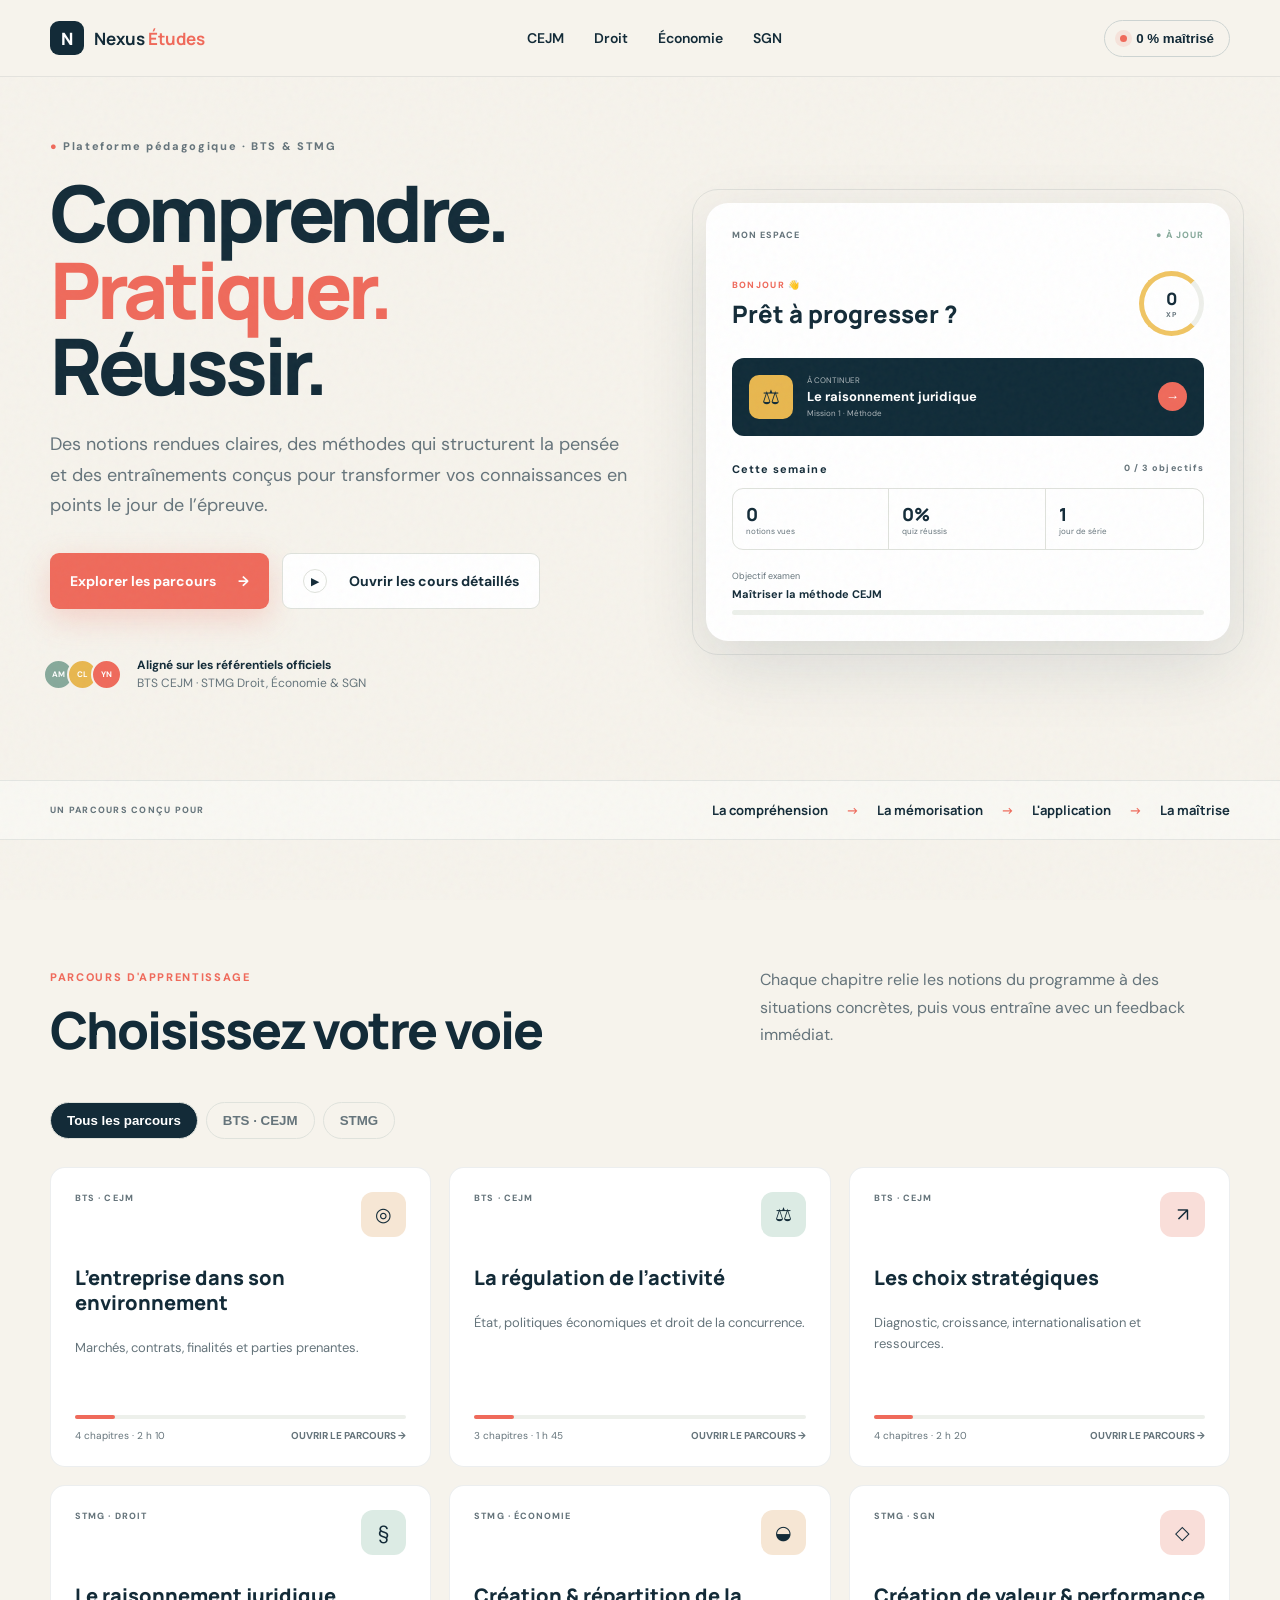
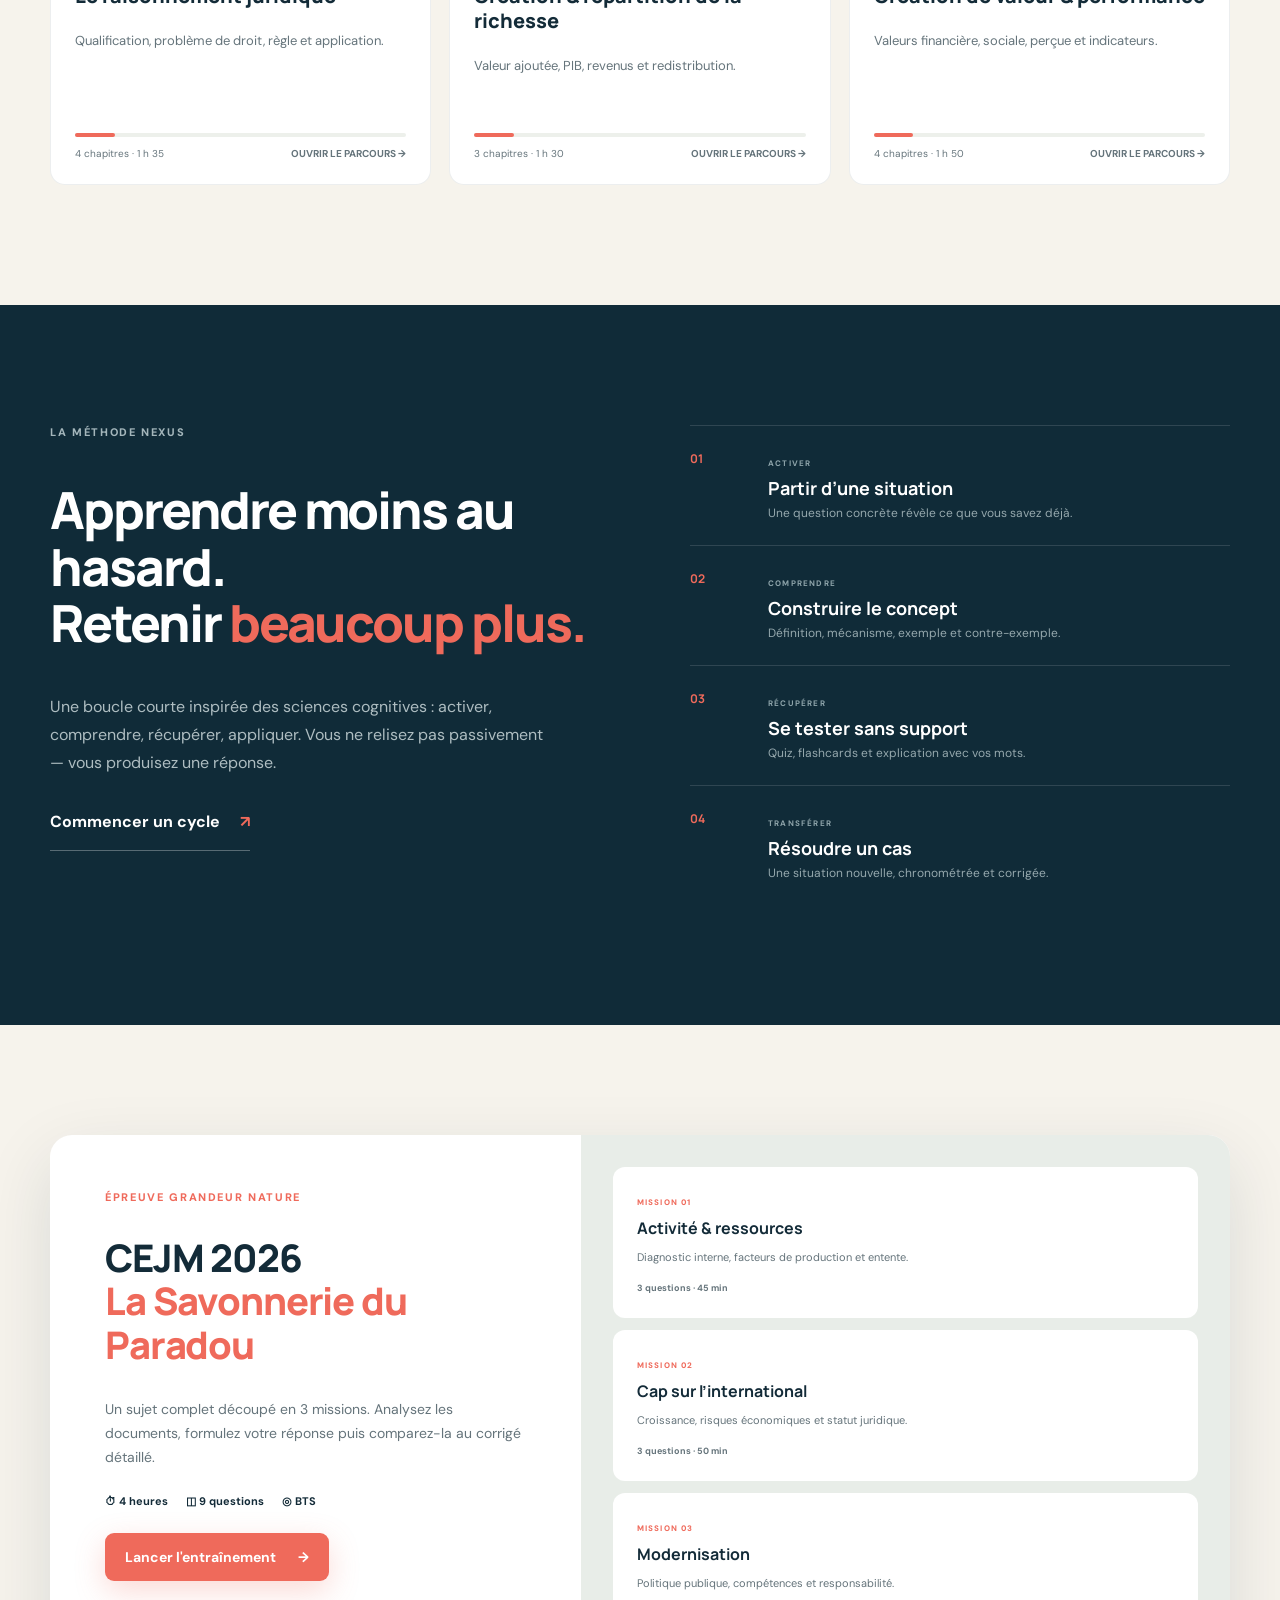
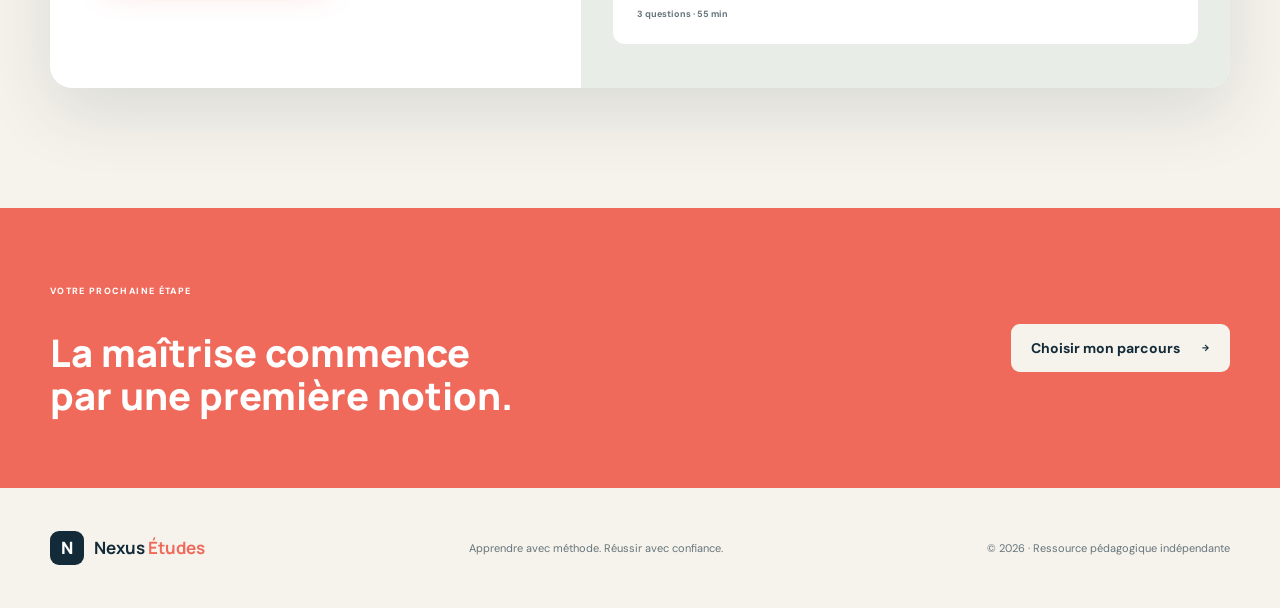
==== index.html @ 29708754 "Initial commit — Nexus Études Site pédagogique statique BTS CEJM & STMG avec : - 4 disciplines (CEJM" ====
<!doctype html>
<html lang="fr">
  <head>
    <meta charset="UTF-8" />
    <meta name="viewport" content="width=device-width, initial-scale=1.0" />
    <meta name="description" content="Nexus Études — cours, méthodes et entraînements en CEJM et STMG." />
    <title>Nexus Études — Réussir en BTS & STMG</title>
    <link rel="icon" href="favicon.svg" type="image/svg+xml" />
    <link rel="preconnect" href="https://fonts.googleapis.com" />
    <link rel="preconnect" href="https://fonts.gstatic.com" crossorigin />
    <link
      href="https://fonts.googleapis.com/css2?family=DM+Sans:wght@400;500;600;700&family=Manrope:wght@600;700;800&display=swap"
      rel="stylesheet"
    />
    <link rel="stylesheet" href="styles.css" />
    <style>
      a.course-card {
        text-decoration: none;
        color: var(--ink);
      }
    </style>
  </head>
  <body>
    <div class="grain" aria-hidden="true"></div>
    <header class="nav-wrap">
      <nav class="nav container" aria-label="Navigation principale">
        <a class="brand" href="#accueil" aria-label="Nexus Études, accueil"
          ><span class="brand-mark">N</span><span>Nexus <em>Études</em></span></a
        >
        <div class="nav-links">
          <a href="cejm.html">CEJM</a><a href="droit.html">Droit</a><a href="economie.html">Économie</a
          ><a href="sgn.html">SGN</a>
        </div>
        <button class="progress-pill" id="progressButton">
          <span class="pulse"></span><span id="navProgress">0 % maîtrisé</span>
        </button>
        <button class="menu-button" id="menuButton" aria-label="Ouvrir le menu">☰</button>
      </nav>
    </header>

    <main>
      <section class="hero container" id="accueil">
        <div class="hero-copy">
          <div class="eyebrow"><span>●</span> Plateforme pédagogique · BTS & STMG</div>
          <h1>Comprendre.<br /><span>Pratiquer.</span> Réussir.</h1>
          <p>
            Des notions rendues claires, des méthodes qui structurent la pensée et des entraînements conçus pour
            transformer vos connaissances en points le jour de l’épreuve.
          </p>
          <div class="hero-actions">
            <a class="button primary" href="#parcours">Explorer les parcours <span>→</span></a>
            <a class="button ghost" href="cejm.html"><span class="play">▶</span> Ouvrir les cours détaillés</a>
          </div>
          <div class="hero-proof">
            <div class="avatars"><span>AM</span><span>CL</span><span>YN</span></div>
            <p><strong>Aligné sur les référentiels officiels</strong><br />BTS CEJM · STMG Droit, Économie & SGN</p>
          </div>
        </div>
        <div class="hero-dashboard">
          <div class="dashboard-top"><span>MON ESPACE</span><span class="live-dot">● À JOUR</span></div>
          <div class="welcome">
            <div>
              <small>BONJOUR 👋</small>
              <h2>Prêt à progresser ?</h2>
            </div>
            <div class="level-ring"><strong id="heroScore">0</strong><small>XP</small></div>
          </div>
          <div class="continue-card">
            <div class="course-icon amber">⚖</div>
            <div>
              <small>À CONTINUER</small><strong>Le raisonnement juridique</strong><span>Mission 1 · Méthode</span>
            </div>
            <button onclick="location.href = 'droit.html'" aria-label="Continuer vers le cours de droit">→</button>
          </div>
          <div class="week-head"><strong>Cette semaine</strong><span id="weekCount">0 / 3 objectifs</span></div>
          <div class="week-grid">
            <div><b id="lessonsStat">0</b><span>notions vues</span></div>
            <div><b id="quizStat">0%</b><span>quiz réussis</span></div>
            <div><b id="streakStat">1</b><span>jour de série</span></div>
          </div>
          <div class="mini-goal">
            <span>Objectif examen</span><strong>Maîtriser la méthode CEJM</strong>
            <div class="progress-line"><i id="goalBar"></i></div>
          </div>
        </div>
      </section>

      <section class="trust-strip">
        <div class="container">
          <span>UN PARCOURS CONÇU POUR</span>
          <div>La compréhension <b>→</b> La mémorisation <b>→</b> L'application <b>→</b> La maîtrise</div>
        </div>
      </section>

      <section class="section container" id="parcours">
        <div class="section-heading reveal">
          <div>
            <div class="eyebrow coral">PARCOURS D'APPRENTISSAGE</div>
            <h2>Choisissez votre voie</h2>
          </div>
          <p>
            Chaque chapitre relie les notions du programme à des situations concrètes, puis vous entraîne avec un
            feedback immédiat.
          </p>
        </div>
        <div class="filters" role="tablist">
          <button class="active" data-filter="all">Tous les parcours</button
          ><button data-filter="bts">BTS · CEJM</button><button data-filter="stmg">STMG</button>
        </div>
        <div class="course-grid" id="courseGrid"></div>
      </section>

      <section class="method-section" id="methode">
        <div class="container method-grid">
          <div class="method-copy reveal">
            <div class="eyebrow light">LA MÉTHODE NEXUS</div>
            <h2>Apprendre moins au hasard.<br />Retenir <span>beaucoup plus.</span></h2>
            <p>
              Une boucle courte inspirée des sciences cognitives : activer, comprendre, récupérer, appliquer. Vous ne
              relisez pas passivement — vous produisez une réponse.
            </p>
            <a href="#parcours" class="text-link">Commencer un cycle <span>↗</span></a>
          </div>
          <div class="steps reveal delay">
            <article>
              <b>01</b>
              <div>
                <span>ACTIVER</span>
                <h3>Partir d’une situation</h3>
                <p>Une question concrète révèle ce que vous savez déjà.</p>
              </div>
            </article>
            <article>
              <b>02</b>
              <div>
                <span>COMPRENDRE</span>
                <h3>Construire le concept</h3>
                <p>Définition, mécanisme, exemple et contre-exemple.</p>
              </div>
            </article>
            <article>
              <b>03</b>
              <div>
                <span>RÉCUPÉRER</span>
                <h3>Se tester sans support</h3>
                <p>Quiz, flashcards et explication avec vos mots.</p>
              </div>
            </article>
            <article>
              <b>04</b>
              <div>
                <span>TRANSFÉRER</span>
                <h3>Résoudre un cas</h3>
                <p>Une situation nouvelle, chronométrée et corrigée.</p>
              </div>
            </article>
          </div>
        </div>
      </section>

      <section class="section exam container" id="sujet">
        <div class="exam-card reveal">
          <div class="exam-intro">
            <div class="eyebrow coral">ÉPREUVE GRANDEUR NATURE</div>
            <h2>CEJM 2026<br /><span>La Savonnerie du Paradou</span></h2>
            <p>
              Un sujet complet découpé en 3 missions. Analysez les documents, formulez votre réponse puis comparez-la au
              corrigé détaillé.
            </p>
            <div class="exam-meta"><span>⏱ 4 heures</span><span>◫ 9 questions</span><span>◎ BTS</span></div>
            <button class="button primary" id="startExam">Lancer l'entraînement <span>→</span></button>
          </div>
          <div class="mission-list">
            <article>
              <span>MISSION 01</span>
              <h3>Activité & ressources</h3>
              <p>Diagnostic interne, facteurs de production et entente.</p>
              <b>3 questions · 45 min</b>
            </article>
            <article>
              <span>MISSION 02</span>
              <h3>Cap sur l’international</h3>
              <p>Croissance, risques économiques et statut juridique.</p>
              <b>3 questions · 50 min</b>
            </article>
            <article>
              <span>MISSION 03</span>
              <h3>Modernisation</h3>
              <p>Politique publique, compétences et responsabilité.</p>
              <b>3 questions · 55 min</b>
            </article>
          </div>
        </div>
      </section>

      <section class="cta">
        <div class="container">
          <div>
            <span>VOTRE PROCHAINE ÉTAPE</span>
            <h2>La maîtrise commence<br />par une première notion.</h2>
          </div>
          <a href="#parcours" class="button ivory">Choisir mon parcours <span>→</span></a>
        </div>
      </section>
    </main>

    <footer class="container">
      <a class="brand" href="#accueil"
        ><span class="brand-mark">N</span><span>Nexus <em>Études</em></span></a
      >
      <p>Apprendre avec méthode. Réussir avec confiance.</p>
      <span>© 2026 · Ressource pédagogique indépendante</span>
    </footer>

    <div class="modal" id="courseModal" aria-hidden="true">
      <div class="modal-backdrop" data-close></div>
      <div class="modal-panel" role="dialog" aria-modal="true" aria-labelledby="modalTitle">
        <button class="modal-close" data-close aria-label="Fermer">×</button>
        <div id="courseContent"></div>
      </div>
    </div>
    <div class="toast" id="toast" role="status"></div>
    <script src="app.js"></script>
  </body>
</html>
---- styles.css ----
:root {
  --ink: #132b38;
  --navy: #102b38;
  --paper: #f6f3ec;
  --white: #fff;
  --coral: #ef6a5b;
  --amber: #e8b74f;
  --sage: #87a99b;
  --muted: #65747b;
  --line: #dfe2dc;
  --shadow: 0 24px 70px rgba(16, 43, 56, 0.12);
}
* {
  box-sizing: border-box;
}
html {
  scroll-behavior: smooth;
}
body {
  margin: 0;
  background: var(--paper);
  color: var(--ink);
  font-family: 'DM Sans', sans-serif;
  -webkit-font-smoothing: antialiased;
}
.grain {
  position: fixed;
  inset: 0;
  pointer-events: none;
  opacity: 0.035;
  z-index: 9;
  background-image: url("data:image/svg+xml,%3Csvg viewBox='0 0 180 180' xmlns='http://www.w3.org/2000/svg'%3E%3Cfilter id='n'%3E%3CfeTurbulence type='fractalNoise' baseFrequency='.9' numOctaves='3' stitchTiles='stitch'/%3E%3C/filter%3E%3Crect width='100%25' height='100%25' filter='url(%23n)'/%3E%3C/svg%3E");
}
.container {
  width: min(1180px, calc(100% - 44px));
  margin: auto;
}
.nav-wrap {
  position: sticky;
  top: 0;
  z-index: 20;
  background: rgba(246, 243, 236, 0.88);
  border-bottom: 1px solid rgba(19, 43, 56, 0.08);
  backdrop-filter: blur(18px);
}
.nav {
  height: 76px;
  display: flex;
  align-items: center;
  gap: 42px;
}
.brand {
  display: flex;
  align-items: center;
  gap: 10px;
  text-decoration: none;
  color: var(--ink);
  font: 700 17px Manrope;
}
.brand em {
  color: var(--coral);
  font-style: normal;
}
.brand-mark {
  width: 34px;
  height: 34px;
  display: grid;
  place-items: center;
  border-radius: 9px;
  background: var(--ink);
  color: white;
  font-weight: 800;
}
.nav-links {
  display: flex;
  gap: 30px;
  margin: auto;
}
.nav-links a {
  color: var(--ink);
  text-decoration: none;
  font-size: 14px;
  font-weight: 600;
}
.progress-pill {
  border: 1px solid #ccd3d1;
  border-radius: 30px;
  background: transparent;
  padding: 10px 15px;
  display: flex;
  gap: 9px;
  align-items: center;
  font-weight: 600;
  color: var(--ink);
}
.pulse {
  width: 7px;
  height: 7px;
  background: var(--coral);
  border-radius: 50%;
  box-shadow: 0 0 0 5px rgba(239, 106, 91, 0.12);
}
.menu-button {
  display: none;
  border: 0;
  background: none;
  font-size: 24px;
}
.hero {
  min-height: 690px;
  display: grid;
  grid-template-columns: 1.05fr 0.95fr;
  gap: 76px;
  align-items: center;
  padding-top: 62px;
  padding-bottom: 76px;
}
.eyebrow {
  font-size: 11px;
  letter-spacing: 0.15em;
  font-weight: 800;
  color: var(--muted);
}
.eyebrow span {
  color: var(--coral);
}
.eyebrow.coral {
  color: var(--coral);
}
.hero h1 {
  font: 800 clamp(48px, 6.1vw, 82px)/0.98 Manrope;
  margin: 21px 0 25px;
  letter-spacing: -0.055em;
}
.hero h1 span,
.method-copy h2 span,
.exam-intro h2 span {
  color: var(--coral);
}
.hero-copy > p {
  font-size: 18px;
  line-height: 1.72;
  max-width: 600px;
  color: var(--muted);
}
.hero-actions {
  display: flex;
  gap: 13px;
  margin: 32px 0;
}
.button {
  border: 0;
  border-radius: 9px;
  padding: 15px 20px;
  text-decoration: none;
  font: 700 14px 'DM Sans';
  display: inline-flex;
  align-items: center;
  justify-content: center;
  gap: 22px;
  cursor: pointer;
}
.button.primary {
  background: var(--coral);
  color: white;
  box-shadow: 0 10px 30px rgba(239, 106, 91, 0.25);
}
.button.ghost {
  background: white;
  color: var(--ink);
  border: 1px solid var(--line);
}
.play {
  font-size: 10px;
  border: 1px solid var(--line);
  border-radius: 50%;
  width: 24px;
  height: 24px;
  display: grid;
  place-items: center;
}
.hero-proof {
  display: flex;
  align-items: center;
  gap: 15px;
  margin-top: 35px;
}
.hero-proof p {
  font-size: 12px;
  line-height: 1.5;
  color: var(--muted);
}
.hero-proof strong {
  color: var(--ink);
}
.avatars {
  display: flex;
}
.avatars span {
  width: 31px;
  height: 31px;
  border-radius: 50%;
  display: grid;
  place-items: center;
  background: var(--sage);
  border: 2px solid var(--paper);
  margin-left: -7px;
  color: white;
  font-size: 8px;
  font-weight: 700;
}
.avatars span:nth-child(2) {
  background: var(--amber);
}
.avatars span:nth-child(3) {
  background: var(--coral);
}
.hero-dashboard {
  background: white;
  border-radius: 22px;
  padding: 26px;
  box-shadow: var(--shadow);
  position: relative;
}
.hero-dashboard:before {
  content: '';
  position: absolute;
  inset: -14px -14px -14px -14px;
  border: 1px solid rgba(19, 43, 56, 0.09);
  border-radius: 26px;
  z-index: -1;
}
.dashboard-top,
.week-head {
  display: flex;
  justify-content: space-between;
  font-size: 9px;
  font-weight: 800;
  letter-spacing: 0.12em;
  color: var(--muted);
}
.live-dot {
  color: var(--sage);
}
.welcome {
  display: flex;
  align-items: center;
  justify-content: space-between;
  margin: 30px 0 22px;
}
.welcome small {
  color: var(--coral);
  font-size: 9px;
  font-weight: 800;
  letter-spacing: 0.15em;
}
.welcome h2 {
  font: 800 24px Manrope;
  margin: 4px 0;
}
.level-ring {
  border: 5px solid #f0c563;
  border-right-color: #eef0eb;
  width: 65px;
  height: 65px;
  border-radius: 50%;
  display: grid;
  place-content: center;
  text-align: center;
}
.level-ring strong {
  font: 800 17px Manrope;
}
.level-ring small {
  font-size: 7px;
  color: var(--muted);
}
.continue-card {
  background: var(--navy);
  border-radius: 12px;
  padding: 17px;
  display: grid;
  grid-template-columns: auto 1fr auto;
  gap: 14px;
  align-items: center;
  color: white;
}
.course-icon {
  width: 44px;
  height: 44px;
  border-radius: 10px;
  display: grid;
  place-items: center;
  font-size: 20px;
}
.course-icon.amber {
  background: var(--amber);
  color: var(--navy);
}
.continue-card small,
.continue-card span {
  display: block;
  font-size: 8px;
  opacity: 0.65;
}
.continue-card strong {
  font-size: 13px;
  display: block;
  margin: 3px 0;
}
.continue-card button {
  border: 0;
  border-radius: 50%;
  width: 29px;
  height: 29px;
  background: var(--coral);
  color: white;
}
.week-head {
  margin: 26px 0 12px;
}
.week-head strong {
  color: var(--ink);
  font-size: 11px;
}
.week-grid {
  display: grid;
  grid-template-columns: repeat(3, 1fr);
  border: 1px solid var(--line);
  border-radius: 11px;
}
.week-grid div {
  padding: 13px;
  border-right: 1px solid var(--line);
}
.week-grid div:last-child {
  border: 0;
}
.week-grid b,
.week-grid span {
  display: block;
}
.week-grid b {
  font: 800 18px Manrope;
}
.week-grid span {
  font-size: 8px;
  color: var(--muted);
}
.mini-goal {
  margin-top: 20px;
  font-size: 9px;
  color: var(--muted);
}
.mini-goal strong {
  display: block;
  color: var(--ink);
  margin: 5px 0 9px;
  font-size: 11px;
}
.progress-line {
  height: 5px;
  background: #edf0eb;
  border-radius: 4px;
  overflow: hidden;
}
.progress-line i {
  display: block;
  height: 100%;
  width: 0;
  background: var(--coral);
  transition: 0.5s;
}
.trust-strip {
  border-block: 1px solid rgba(19, 43, 56, 0.09);
  padding: 20px 0;
  background: rgba(255, 255, 255, 0.35);
}
.trust-strip .container {
  display: flex;
  justify-content: space-between;
  align-items: center;
}
.trust-strip span {
  font-size: 9px;
  font-weight: 800;
  letter-spacing: 0.14em;
  color: var(--muted);
}
.trust-strip div div {
  font: 700 13px Manrope;
}
.trust-strip b {
  color: var(--coral);
  margin: 0 15px;
}
.section {
  padding-top: 110px;
  padding-bottom: 120px;
}
.section-heading {
  display: flex;
  justify-content: space-between;
  align-items: end;
  margin-bottom: 38px;
}
.section-heading h2 {
  font: 800 clamp(34px, 4vw, 52px) Manrope;
  letter-spacing: -0.04em;
  margin: 10px 0 0;
}
.section-heading p {
  max-width: 470px;
  color: var(--muted);
  line-height: 1.7;
}
.filters {
  display: flex;
  gap: 8px;
  margin-bottom: 28px;
}
.filters button {
  padding: 10px 16px;
  border: 1px solid var(--line);
  background: transparent;
  border-radius: 30px;
  color: var(--muted);
  font-weight: 700;
}
.filters button.active {
  background: var(--ink);
  color: white;
}
.course-grid {
  display: grid;
  grid-template-columns: repeat(3, 1fr);
  gap: 18px;
}
.course-card {
  background: white;
  border: 1px solid rgba(19, 43, 56, 0.08);
  border-radius: 15px;
  padding: 24px;
  min-height: 300px;
  display: flex;
  flex-direction: column;
  transition: 0.3s;
  cursor: pointer;
}
.course-card:hover {
  transform: translateY(-6px);
  box-shadow: 0 20px 45px rgba(16, 43, 56, 0.1);
}
.course-card .top {
  display: flex;
  justify-content: space-between;
  align-items: start;
}
.course-card .tag {
  font-size: 9px;
  font-weight: 800;
  letter-spacing: 0.12em;
  color: var(--muted);
}
.course-card .round {
  width: 45px;
  height: 45px;
  border-radius: 12px;
  background: #f6e6d4;
  display: grid;
  place-items: center;
  font-size: 19px;
}
.course-card:nth-child(2n) .round {
  background: #dcebe4;
}
.course-card:nth-child(3n) .round {
  background: #f9ded9;
}
.course-card h3 {
  font: 800 20px/1.25 Manrope;
  margin: 28px 0 10px;
}
.course-card p {
  font-size: 13px;
  line-height: 1.6;
  color: var(--muted);
}
.card-bottom {
  margin-top: auto;
}
.card-progress {
  height: 4px;
  background: #edf0eb;
  border-radius: 4px;
  margin: 15px 0 10px;
}
.card-progress i {
  display: block;
  height: 100%;
  background: var(--coral);
  border-radius: 4px;
}
.card-meta {
  display: flex;
  justify-content: space-between;
  font-size: 10px;
  color: var(--muted);
}
.method-section {
  background: var(--navy);
  color: white;
  padding: 120px 0;
}
.method-grid {
  display: grid;
  grid-template-columns: 1fr 1fr;
  gap: 100px;
}
.eyebrow.light {
  color: #a4b6bb;
}
.method-copy h2 {
  font: 800 clamp(34px, 4vw, 52px)/1.1 Manrope;
  letter-spacing: -0.04em;
}
.method-copy p {
  color: #aebdc1;
  line-height: 1.75;
  max-width: 510px;
}
.text-link {
  display: inline-flex;
  gap: 20px;
  color: white;
  text-decoration: none;
  border-bottom: 1px solid rgba(255, 255, 255, 0.3);
  padding: 18px 0;
  font-weight: 700;
}
.text-link span {
  color: var(--coral);
}
.steps article {
  display: grid;
  grid-template-columns: 58px 1fr;
  gap: 20px;
  padding: 24px 0;
  border-top: 1px solid rgba(255, 255, 255, 0.13);
}
.steps article > b {
  font: 700 12px Manrope;
  color: var(--coral);
}
.steps span {
  font-size: 8px;
  letter-spacing: 0.15em;
  color: #8da3a9;
  font-weight: 800;
}
.steps h3 {
  font: 700 18px Manrope;
  margin: 5px 0;
}
.steps p {
  margin: 0;
  color: #95a8ad;
  font-size: 12px;
}
.exam-card {
  background: white;
  border-radius: 22px;
  overflow: hidden;
  display: grid;
  grid-template-columns: 0.9fr 1.1fr;
  box-shadow: var(--shadow);
}
.exam-intro {
  padding: 55px;
}
.exam-intro h2 {
  font: 800 38px/1.15 Manrope;
  letter-spacing: -0.03em;
}
.exam-intro p {
  font-size: 14px;
  line-height: 1.7;
  color: var(--muted);
}
.exam-meta {
  display: flex;
  gap: 18px;
  margin: 25px 0;
  font-size: 11px;
  font-weight: 700;
}
.mission-list {
  background: #e8ede8;
  padding: 32px;
}
.mission-list article {
  background: white;
  border-radius: 12px;
  padding: 22px 24px;
  margin-bottom: 12px;
  transition: 0.2s;
}
.mission-list article:hover {
  transform: translateX(-5px);
}
.mission-list span {
  color: var(--coral);
  font-size: 8px;
  letter-spacing: 0.14em;
  font-weight: 800;
}
.mission-list h3 {
  font: 700 16px Manrope;
  margin: 7px 0;
}
.mission-list p {
  font-size: 11px;
  color: var(--muted);
}
.mission-list b {
  font-size: 9px;
  color: var(--muted);
}
.cta {
  background: var(--coral);
  color: white;
  padding: 70px 0;
}
.cta .container {
  display: flex;
  justify-content: space-between;
  align-items: center;
}
.cta span {
  font-size: 9px;
  letter-spacing: 0.15em;
  font-weight: 800;
}
.cta h2 {
  font: 800 38px/1.15 Manrope;
  margin-bottom: 0;
}
.button.ivory {
  background: var(--paper);
  color: var(--ink);
}
footer {
  height: 120px;
  display: flex;
  align-items: center;
  justify-content: space-between;
  font-size: 11px;
  color: var(--muted);
}
.modal {
  position: fixed;
  inset: 0;
  z-index: 50;
  display: none;
}
.modal.open {
  display: block;
}
.modal-backdrop {
  position: absolute;
  inset: 0;
  background: rgba(5, 22, 29, 0.72);
  backdrop-filter: blur(6px);
}
.modal-panel {
  position: absolute;
  inset: 24px 24px 24px auto;
  width: min(760px, calc(100% - 48px));
  background: var(--paper);
  border-radius: 20px;
  overflow-y: auto;
  padding: 46px;
}
.modal-close {
  position: sticky;
  float: right;
  top: 0;
  border: 1px solid var(--line);
  background: white;
  border-radius: 50%;
  width: 38px;
  height: 38px;
  font-size: 22px;
  z-index: 2;
}
.lesson-head .eyebrow {
  color: var(--coral);
}
.lesson-head h2 {
  font: 800 38px/1.15 Manrope;
  letter-spacing: -0.04em;
  margin: 12px 0;
}
.lesson-head > p {
  color: var(--muted);
  line-height: 1.7;
}
.lesson-tabs {
  display: flex;
  gap: 5px;
  position: sticky;
  top: 0;
  background: var(--paper);
  padding: 15px 0;
  z-index: 1;
}
.lesson-tabs button {
  border: 0;
  border-radius: 7px;
  padding: 10px 14px;
  background: #e7e9e3;
  font-weight: 700;
  color: var(--muted);
}
.lesson-tabs button.active {
  background: var(--ink);
  color: white;
}
.lesson-section {
  display: none;
}
.lesson-section.active {
  display: block;
}
.concept {
  background: white;
  border-radius: 12px;
  padding: 22px;
  margin: 14px 0;
  border-left: 4px solid var(--amber);
}
.concept h3 {
  font: 700 17px Manrope;
}
.concept p,
.concept li {
  color: #53656d;
  line-height: 1.7;
  font-size: 14px;
}
.example-box {
  background: #e2ebe6;
  padding: 22px;
  border-radius: 12px;
  margin: 18px 0;
}
.example-box b {
  color: var(--ink);
}
.memory {
  display: grid;
  grid-template-columns: repeat(3, 1fr);
  gap: 8px;
}
.memory div {
  background: var(--ink);
  color: white;
  padding: 15px;
  border-radius: 8px;
  text-align: center;
  font-size: 11px;
}
.memory b {
  display: block;
  color: var(--amber);
  font-size: 18px;
}
.quiz-option {
  display: block;
  width: 100%;
  text-align: left;
  padding: 14px;
  margin: 9px 0;
  background: white;
  border: 1px solid var(--line);
  border-radius: 9px;
  color: var(--ink);
}
.quiz-option:hover {
  border-color: var(--coral);
}
.quiz-option.correct {
  background: #dcebe4;
  border-color: #78a28f;
}
.quiz-option.wrong {
  background: #f9ded9;
  border-color: var(--coral);
}
.feedback {
  padding: 14px;
  border-radius: 9px;
  background: white;
  margin-top: 12px;
  display: none;
  line-height: 1.6;
  font-size: 13px;
}
.case-question {
  background: white;
  border-radius: 12px;
  padding: 22px;
  margin: 12px 0;
}
.case-question button {
  border: 0;
  background: none;
  color: var(--coral);
  font-weight: 800;
  cursor: pointer;
  padding: 0;
}
.correction {
  display: none;
  border-top: 1px solid var(--line);
  margin-top: 15px;
  padding-top: 15px;
  color: #53656d;
  line-height: 1.65;
  font-size: 13px;
}
.completion {
  width: 100%;
  margin-top: 25px;
}
.toast {
  position: fixed;
  bottom: 25px;
  left: 50%;
  transform: translate(-50%, 30px);
  background: var(--ink);
  color: white;
  padding: 13px 20px;
  border-radius: 8px;
  opacity: 0;
  z-index: 100;
  transition: 0.3s;
  font-size: 13px;
}
.toast.show {
  opacity: 1;
  transform: translate(-50%, 0);
}
.reveal {
  opacity: 0;
  transform: translateY(18px);
  transition: 0.7s;
}
.reveal.visible {
  opacity: 1;
  transform: none;
}
.delay {
  transition-delay: 0.12s;
}
@media (max-width: 900px) {
  .nav-links {
    display: none;
  }
  .progress-pill {
    margin-left: auto;
  }
  .hero {
    grid-template-columns: 1fr;
    padding-top: 75px;
  }
  .hero-dashboard {
    max-width: 620px;
    margin: auto;
    width: 100%;
  }
  .section-heading,
  .cta .container {
    align-items: start;
    flex-direction: column;
    gap: 20px;
  }
  .course-grid {
    grid-template-columns: repeat(2, 1fr);
  }
  .method-grid {
    grid-template-columns: 1fr;
    gap: 55px;
  }
  .exam-card {
    grid-template-columns: 1fr;
  }
  .trust-strip .container {
    gap: 20px;
    flex-direction: column;
  }
  .trust-strip b {
    margin: 0 5px;
  }
}
@media (max-width: 600px) {
  .container {
    width: min(100% - 28px, 1180px);
  }
  .nav {
    height: 64px;
  }
  .progress-pill {
    display: none;
  }
  .menu-button {
    display: block;
    margin-left: auto;
  }
  .nav-links.mobile {
    display: flex;
    position: absolute;
    top: 64px;
    left: 0;
    right: 0;
    background: var(--paper);
    padding: 25px;
    flex-direction: column;
  }
  .hero {
    padding-top: 52px;
    gap: 42px;
  }
  .hero h1 {
    font-size: 47px;
  }
  .hero-actions {
    flex-direction: column;
    align-items: stretch;
  }
  .hero-proof {
    display: none;
  }
  .hero-dashboard {
    padding: 18px;
  }
  .course-grid {
    grid-template-columns: 1fr;
  }
  .section {
    padding-block: 75px;
  }
  .section-heading {
    align-items: start;
  }
  .filters {
    overflow: auto;
  }
  .method-section {
    padding: 75px 0;
  }
  .exam-intro {
    padding: 35px 25px;
  }
  .mission-list {
    padding: 20px;
  }
  .cta h2 {
    font-size: 31px;
  }
  footer {
    height: auto;
    padding-block: 35px;
    gap: 20px;
    align-items: start;
    flex-direction: column;
  }
  .modal-panel {
    inset: 0;
    width: 100%;
    border-radius: 0;
    padding: 25px;
  }
  .lesson-head h2 {
    font-size: 31px;
  }
  .lesson-tabs {
    overflow: auto;
  }
  .memory {
    grid-template-columns: 1fr;
  }
}

/* --- Print styles --- */
@media print {
  body {
    background: #fff !important;
    color: #000 !important;
    font-size: 11pt;
  }
  .grain,
  .nav-wrap,
  .progress-pill,
  .menu-button,
  .hero-dashboard,
  .trust-strip,
  .method-section,
  .cta,
  .toast,
  .modal {
    display: none !important;
  }
  .hero {
    min-height: auto;
    display: block;
    padding: 20px 0;
  }
  .hero h1 {
    font-size: 36pt;
  }
  .hero h1 span {
    color: #000 !important;
  }
  .course-grid {
    grid-template-columns: 1fr 1fr;
    gap: 10px;
  }
  .course-card {
    break-inside: avoid;
    box-shadow: none;
    border: 1px solid #ccc;
  }
  .course-card:hover {
    transform: none;
  }
  .exam-card {
    grid-template-columns: 1fr;
    box-shadow: none;
    border: 1px solid #ccc;
  }
  a {
    color: #000 !important;
    text-decoration: none !important;
  }
  footer {
    border-top: 1px solid #ccc;
  }
}
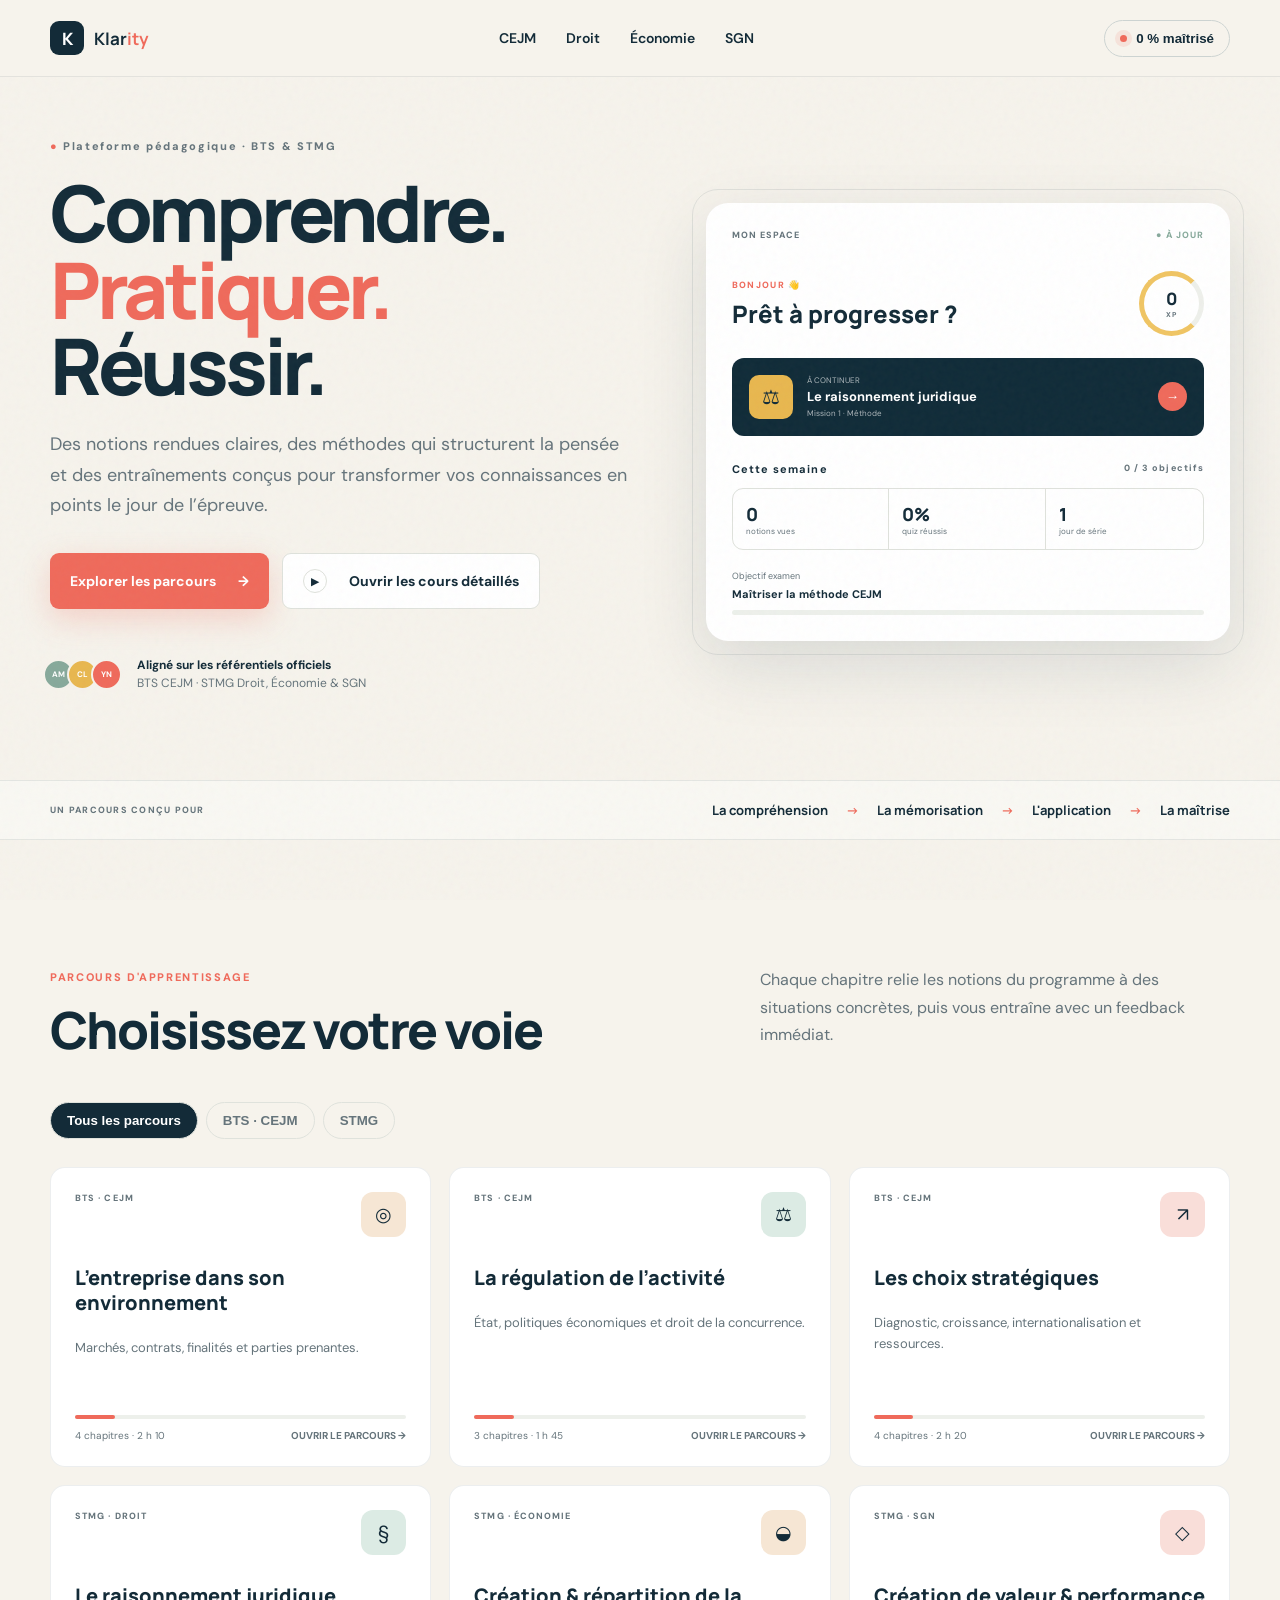
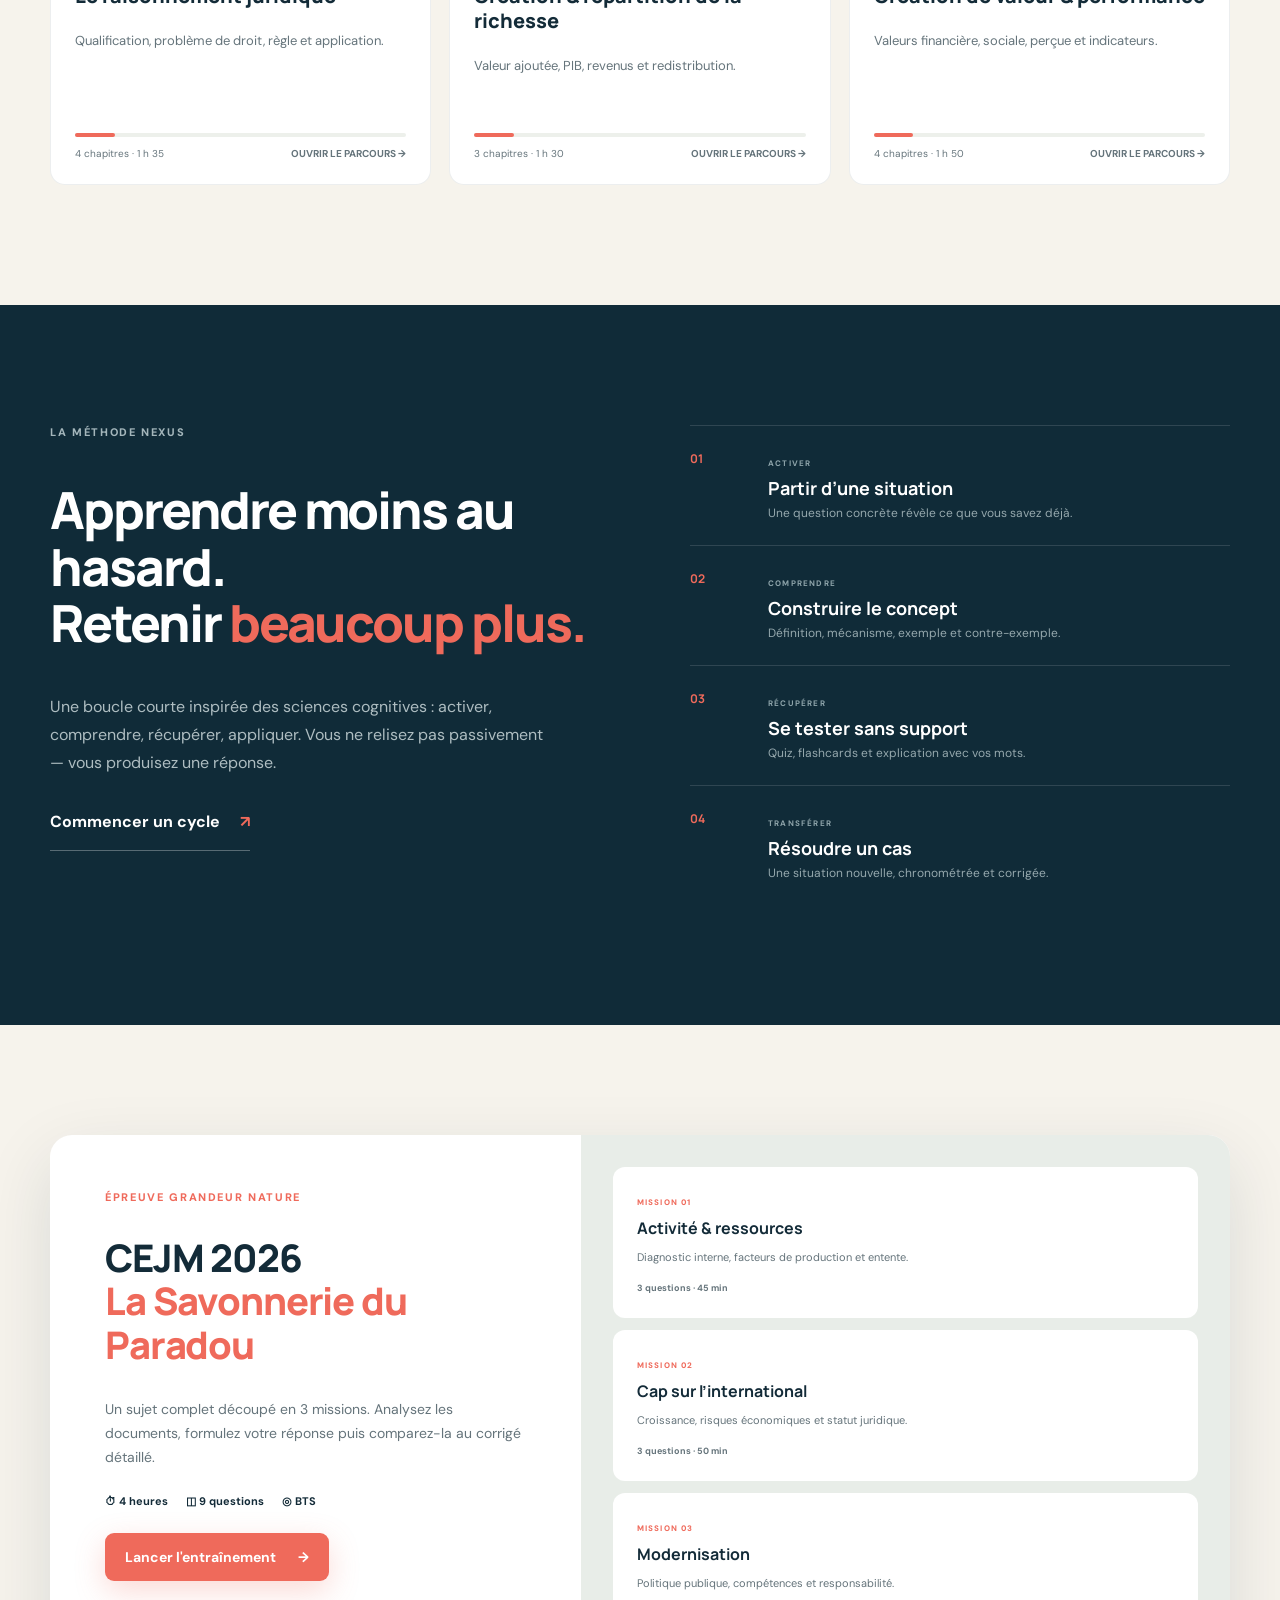
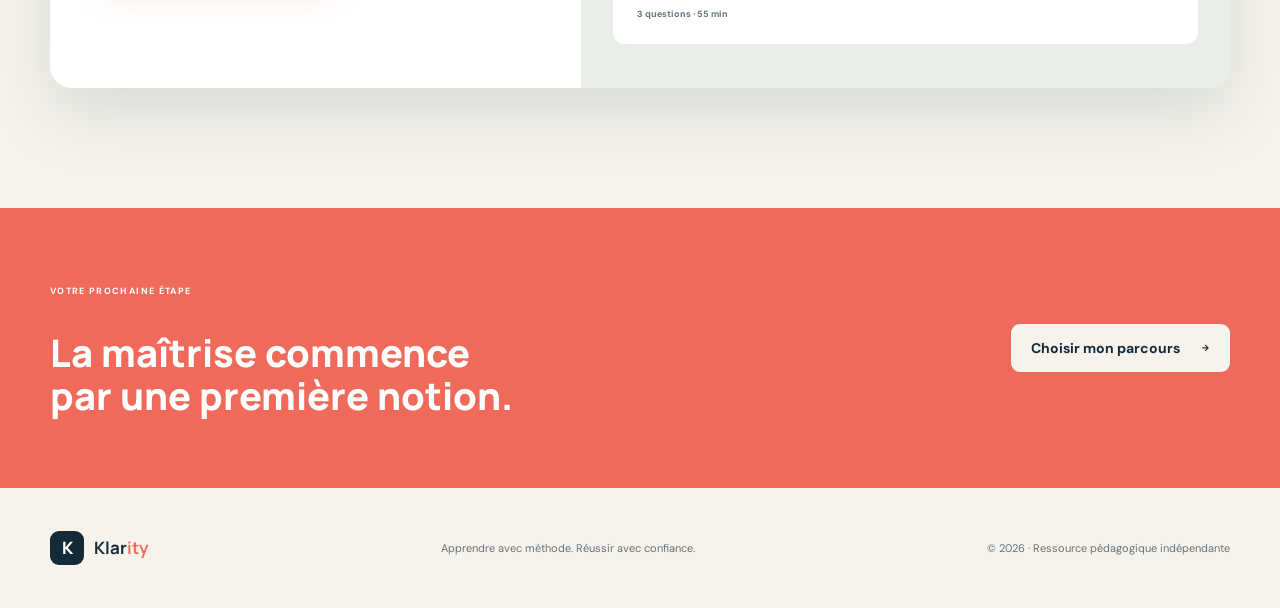
==== commit 5be2c129: "Renommer le site de Nexus Études en Klarity Co-Authored-By: Claude Opus 4.6 <noreply@anthropic.com>" ====
--- a/index.html
+++ b/index.html
@@ -3,8 +3,8 @@
   <head>
     <meta charset="UTF-8" />
     <meta name="viewport" content="width=device-width, initial-scale=1.0" />
-    <meta name="description" content="Nexus Études — cours, méthodes et entraînements en CEJM et STMG." />
-    <title>Nexus Études — Réussir en BTS & STMG</title>
+    <meta name="description" content="Klarity — cours, méthodes et entraînements en CEJM et STMG." />
+    <title>Klarity — Réussir en BTS & STMG</title>
     <link rel="icon" href="favicon.svg" type="image/svg+xml" />
     <link rel="preconnect" href="https://fonts.googleapis.com" />
     <link rel="preconnect" href="https://fonts.gstatic.com" crossorigin />
@@ -24,8 +24,8 @@
     <div class="grain" aria-hidden="true"></div>
     <header class="nav-wrap">
       <nav class="nav container" aria-label="Navigation principale">
-        <a class="brand" href="#accueil" aria-label="Nexus Études, accueil"
-          ><span class="brand-mark">N</span><span>Nexus <em>Études</em></span></a
+        <a class="brand" href="#accueil" aria-label="Klarity, accueil"
+          ><span class="brand-mark">K</span><span>Klar<em>ity</em></span></a
         >
         <div class="nav-links">
           <a href="cejm.html">CEJM</a><a href="droit.html">Droit</a><a href="economie.html">Économie</a
@@ -206,7 +206,7 @@
 
     <footer class="container">
       <a class="brand" href="#accueil"
-        ><span class="brand-mark">N</span><span>Nexus <em>Études</em></span></a
+        ><span class="brand-mark">K</span><span>Klar<em>ity</em></span></a
       >
       <p>Apprendre avec méthode. Réussir avec confiance.</p>
       <span>© 2026 · Ressource pédagogique indépendante</span>
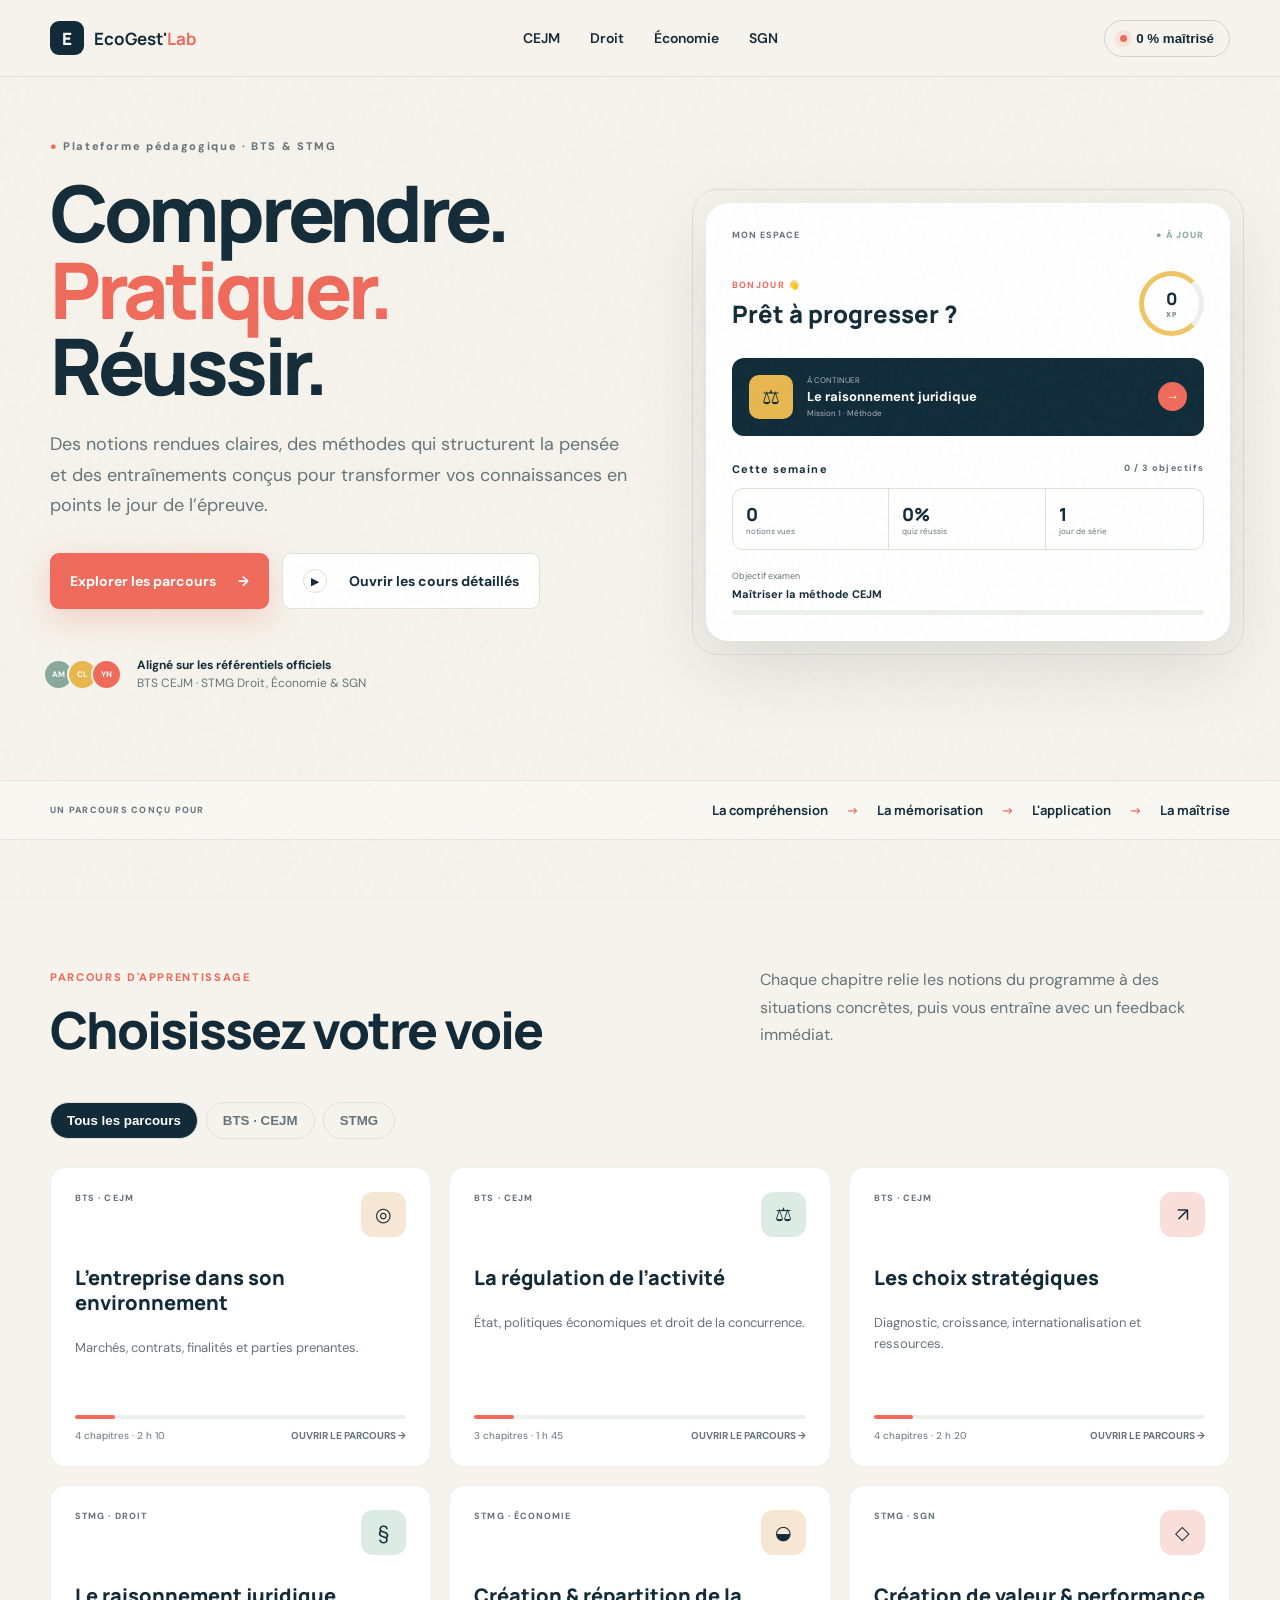
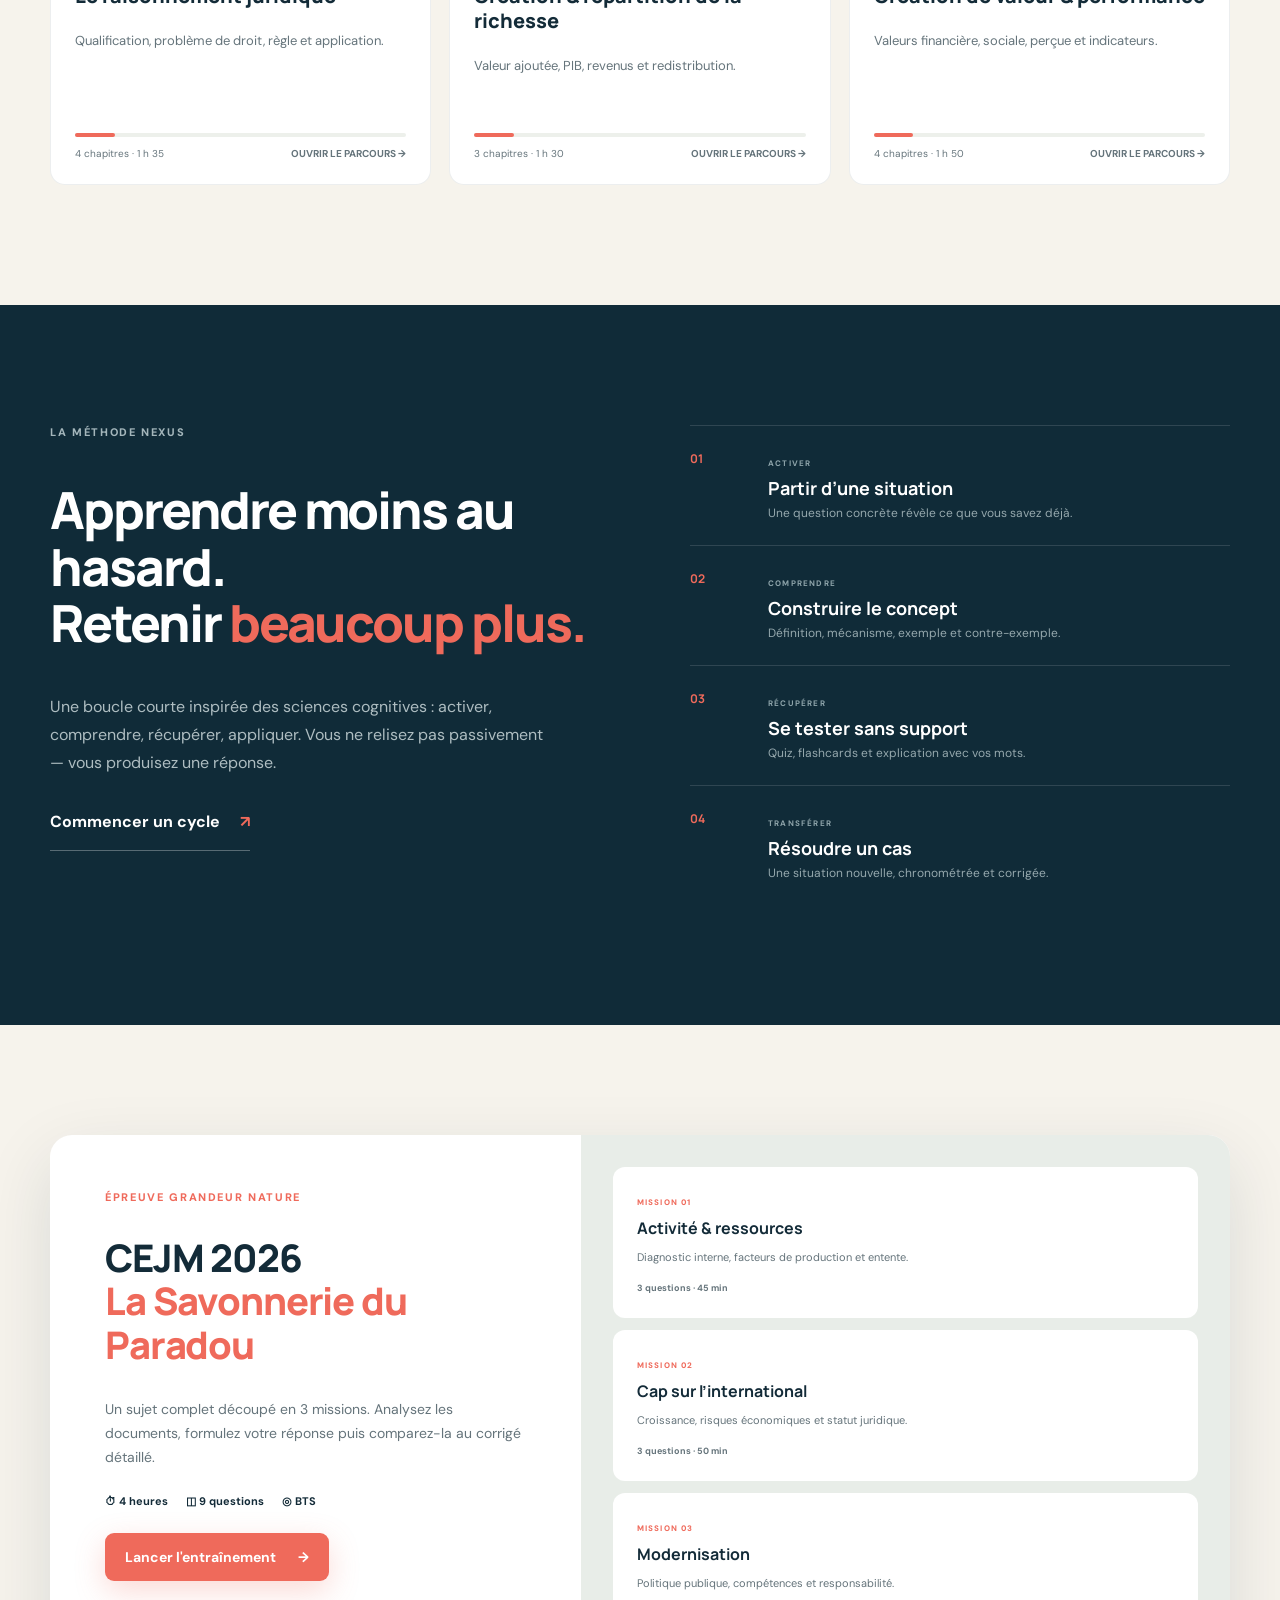
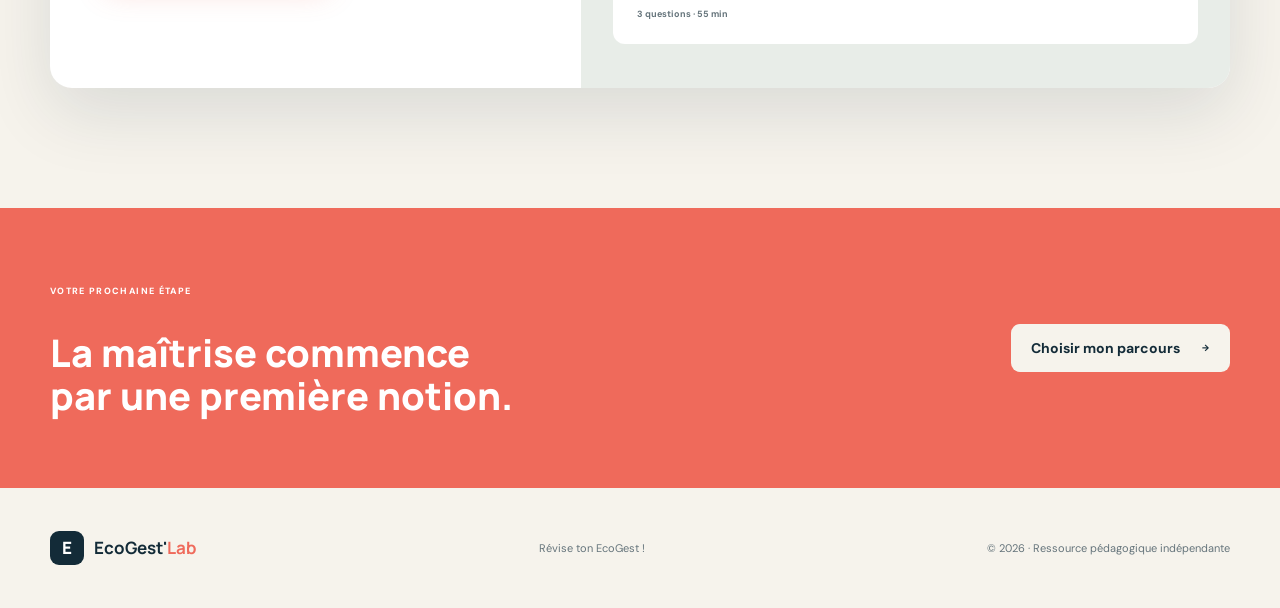
==== commit afd5e06f: "Renommer le site en EcoGest'Lab avec le slogan Révise ton EcoGest ! Co-Authored-By: Claude Opus 4.6 " ====
--- a/index.html
+++ b/index.html
@@ -3,8 +3,8 @@
   <head>
     <meta charset="UTF-8" />
     <meta name="viewport" content="width=device-width, initial-scale=1.0" />
-    <meta name="description" content="Klarity — cours, méthodes et entraînements en CEJM et STMG." />
-    <title>Klarity — Réussir en BTS & STMG</title>
+    <meta name="description" content="EcoGest'Lab — Révise ton EcoGest ! Cours, méthodes et entraînements en CEJM et STMG." />
+    <title>EcoGest'Lab — Révise ton EcoGest !</title>
     <link rel="icon" href="favicon.svg" type="image/svg+xml" />
     <link rel="preconnect" href="https://fonts.googleapis.com" />
     <link rel="preconnect" href="https://fonts.gstatic.com" crossorigin />
@@ -24,8 +24,8 @@
     <div class="grain" aria-hidden="true"></div>
     <header class="nav-wrap">
       <nav class="nav container" aria-label="Navigation principale">
-        <a class="brand" href="#accueil" aria-label="Klarity, accueil"
-          ><span class="brand-mark">K</span><span>Klar<em>ity</em></span></a
+        <a class="brand" href="#accueil" aria-label="EcoGest'Lab, accueil"
+          ><span class="brand-mark">E</span><span>EcoGest'<em>Lab</em></span></a
         >
         <div class="nav-links">
           <a href="cejm.html">CEJM</a><a href="droit.html">Droit</a><a href="economie.html">Économie</a
@@ -206,9 +206,9 @@
 
     <footer class="container">
       <a class="brand" href="#accueil"
-        ><span class="brand-mark">K</span><span>Klar<em>ity</em></span></a
+        ><span class="brand-mark">E</span><span>EcoGest'<em>Lab</em></span></a
       >
-      <p>Apprendre avec méthode. Réussir avec confiance.</p>
+      <p>Révise ton EcoGest !</p>
       <span>© 2026 · Ressource pédagogique indépendante</span>
     </footer>
 
